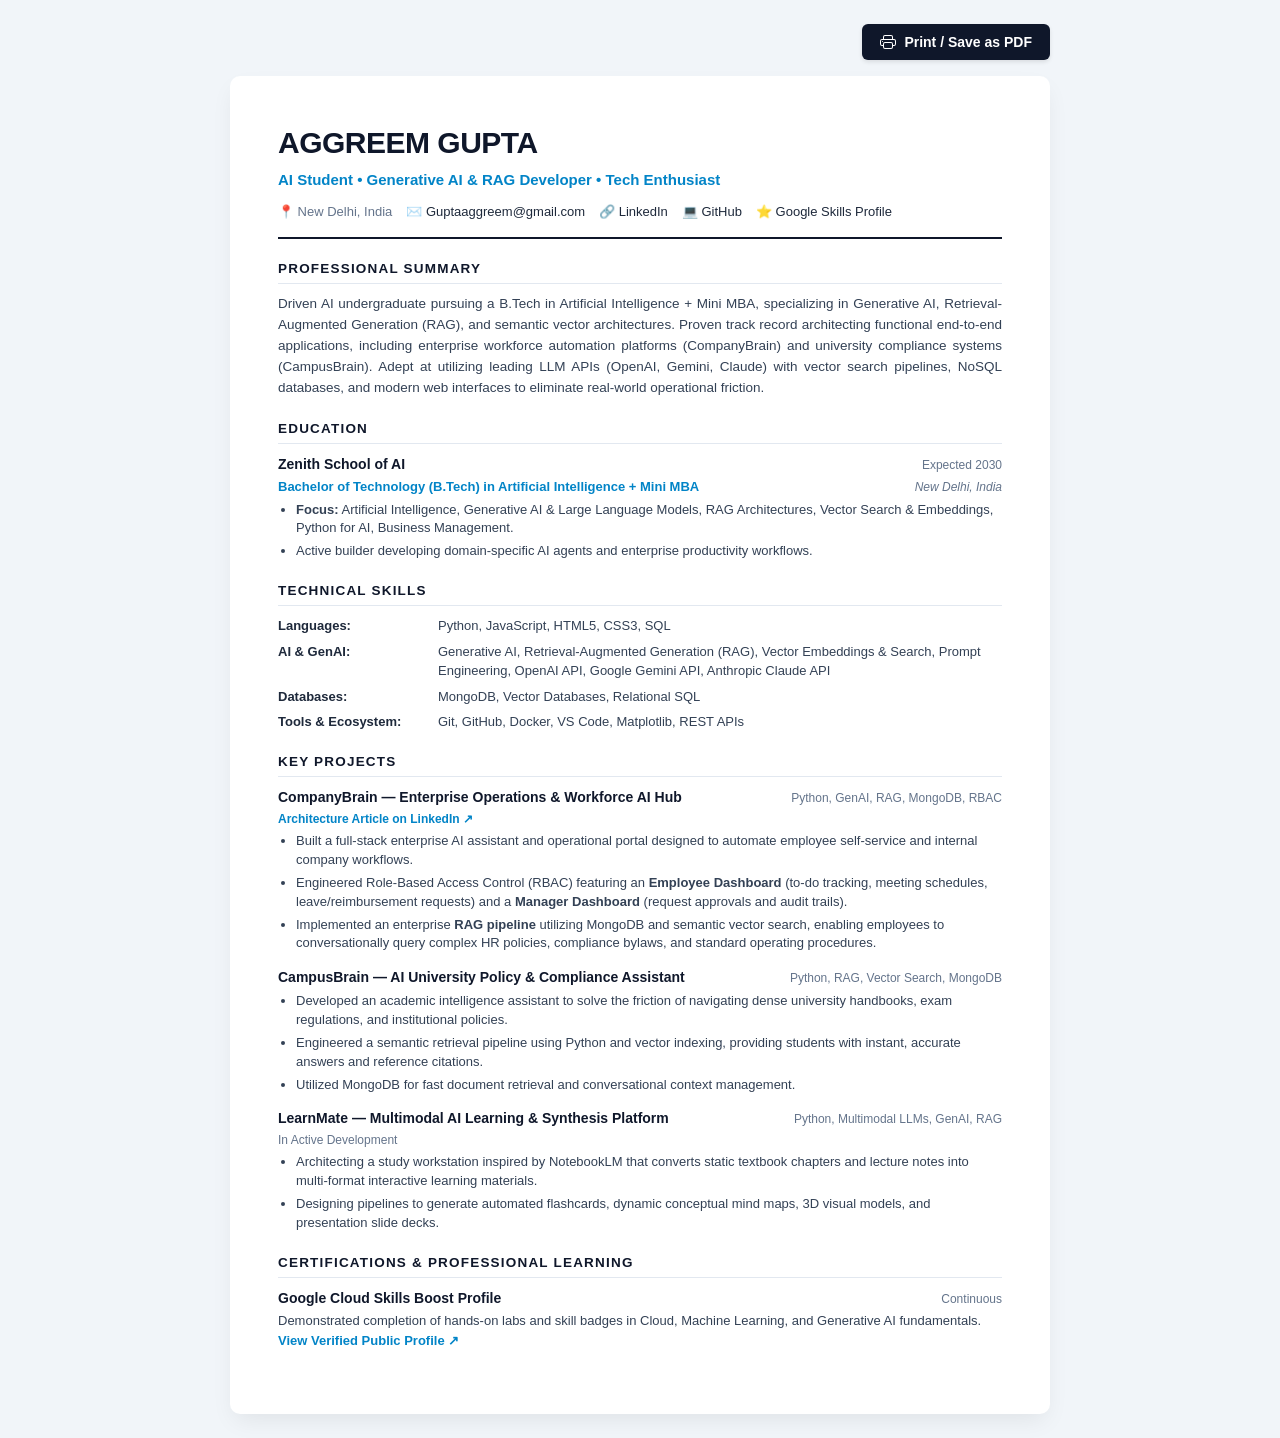
==== resume/index.html @ 25d6b2db "Initialize modern dark mode AI portfolio website" ====
<!DOCTYPE html>
<html lang="en">
<head>
  <meta charset="UTF-8">
  <meta name="viewport" content="width=device-width, initial-scale=1.0">
  <title>Aggreem Gupta - Resume</title>
  <style>
    :root {
      --primary: #0f172a;
      --accent: #0284c7;
      --text: #1e293b;
      --text-muted: #64748b;
      --border: #e2e8f0;
      --bg: #ffffff;
    }

    * {
      box-sizing: border-box;
      margin: 0;
      padding: 0;
    }

    body {
      font-family: -apple-system, BlinkMacSystemFont, "Segoe UI", Roboto, Helvetica, Arial, sans-serif;
      color: var(--text);
      background-color: #f1f5f9;
      line-height: 1.5;
      padding: 24px;
    }

    .toolbar {
      max-width: 820px;
      margin: 0 auto 16px auto;
      display: flex;
      justify-content: flex-end;
      gap: 12px;
    }

    .btn {
      background: var(--primary);
      color: white;
      border: none;
      padding: 10px 18px;
      border-radius: 6px;
      font-size: 14px;
      font-weight: 600;
      cursor: pointer;
      display: inline-flex;
      align-items: center;
      gap: 8px;
      text-decoration: none;
      box-shadow: 0 2px 4px rgba(0,0,0,0.1);
      transition: background 0.2s;
    }

    .btn:hover {
      background: #1e293b;
    }

    .resume-card {
      max-width: 820px;
      margin: 0 auto;
      background: var(--bg);
      padding: 44px 48px;
      border-radius: 10px;
      box-shadow: 0 10px 25px -5px rgba(0, 0, 0, 0.08);
    }

    header {
      border-bottom: 2px solid var(--primary);
      padding-bottom: 16px;
      margin-bottom: 20px;
    }

    h1 {
      font-size: 30px;
      font-weight: 800;
      color: var(--primary);
      letter-spacing: -0.5px;
      margin-bottom: 4px;
      text-transform: uppercase;
    }

    .tagline {
      font-size: 15px;
      font-weight: 600;
      color: var(--accent);
      margin-bottom: 10px;
    }

    .contact-links {
      display: flex;
      flex-wrap: wrap;
      gap: 14px;
      font-size: 13px;
      color: var(--text-muted);
    }

    .contact-links a {
      color: var(--text);
      text-decoration: none;
      font-weight: 500;
    }

    .contact-links a:hover {
      color: var(--accent);
      text-decoration: underline;
    }

    section {
      margin-bottom: 20px;
    }

    h2 {
      font-size: 13.5px;
      font-weight: 700;
      color: var(--primary);
      text-transform: uppercase;
      letter-spacing: 1.2px;
      border-bottom: 1px solid var(--border);
      padding-bottom: 4px;
      margin-bottom: 10px;
    }

    .summary-text {
      font-size: 13.5px;
      line-height: 1.55;
      color: #334155;
      text-align: justify;
    }

    .item {
      margin-bottom: 14px;
    }

    .item:last-child {
      margin-bottom: 0;
    }

    .item-header {
      display: flex;
      justify-content: space-between;
      align-items: baseline;
      margin-bottom: 2px;
    }

    .item-title {
      font-size: 14px;
      font-weight: 700;
      color: #0f172a;
    }

    .item-subtitle {
      font-size: 13px;
      font-weight: 600;
      color: var(--accent);
    }

    .item-date {
      font-size: 12px;
      font-weight: 500;
      color: var(--text-muted);
    }

    .item-location {
      font-size: 12px;
      color: var(--text-muted);
      font-style: italic;
    }

    ul.bullets {
      list-style-type: disc;
      margin-left: 18px;
      margin-top: 4px;
    }

    ul.bullets li {
      font-size: 13px;
      color: #334155;
      margin-bottom: 4px;
      line-height: 1.45;
    }

    .skills-grid {
      display: grid;
      grid-template-columns: 160px 1fr;
      row-gap: 6px;
      font-size: 13px;
    }

    .skill-cat {
      font-weight: 700;
      color: #1e293b;
    }

    .skill-list {
      color: #334155;
    }

    @media print {
      body {
        background: transparent;
        padding: 0;
      }
      .toolbar {
        display: none;
      }
      .resume-card {
        box-shadow: none;
        padding: 0;
        max-width: 100%;
      }
      h1 { font-size: 26px; }
      h2 { font-size: 12px; margin-bottom: 6px; }
      ul.bullets li { font-size: 12px; }
      .summary-text { font-size: 12px; }
      .skills-grid { font-size: 12px; }
    }
  </style>
</head>
<body>

  <div class="toolbar">
    <button class="btn" onclick="window.print()">
      <svg width="16" height="16" fill="currentColor" viewBox="0 0 16 16">
        <path d="M2.5 8a.5.5 0 1 0 0-1 .5.5 0 0 0 0 1z"/>
        <path d="M5 1a2 2 0 0 0-2 2v2H2a2 2 0 0 0-2 2v3a2 2 0 0 0 2 2h1v1a2 2 0 0 0 2 2h6a2 2 0 0 0 2-2v-1h1a2 2 0 0 0 2-2V7a2 2 0 0 0-2-2h-1V3a2 2 0 0 0-2-2H5zM4 3a1 1 0 0 1 1-1h6a1 1 0 0 1 1 1v2H4V3zm1 5a2 2 0 0 0-2 2v1H2a1 1 0 0 1-1-1V7a1 1 0 0 1 1-1h12a1 1 0 0 1 1 1v3a1 1 0 0 1-1 1h-1v-1a2 2 0 0 0-2-2H5zm7 2v3a1 1 0 0 1-1 1H5a1 1 0 0 1-1-1v-3a1 1 0 0 1 1-1h6a1 1 0 0 1 1 1z"/>
      </svg>
      Print / Save as PDF
    </button>
  </div>

  <main class="resume-card">
    <header>
      <h1>Aggreem Gupta</h1>
      <div class="tagline">AI Student • Generative AI & RAG Developer • Tech Enthusiast</div>
      <div class="contact-links">
        <span>📍 New Delhi, India</span>
        <span>✉️ <a href="mailto:Guptaaggreem@gmail.com">Guptaaggreem@gmail.com</a></span>
        <span>🔗 <a href="https://www.linkedin.com/in/aggreem-gupta-147778404/" target="_blank">LinkedIn</a></span>
        <span>💻 <a href="https://github.com/guptaaggreem" target="_blank">GitHub</a></span>
        <span>⭐ <a href="https://www.skills.google/public_profiles/b1f01234-952a-47b0-90d5-8c911b5c9ff1" target="_blank">Google Skills Profile</a></span>
      </div>
    </header>

    <section>
      <h2>Professional Summary</h2>
      <p class="summary-text">
        Driven AI undergraduate pursuing a B.Tech in Artificial Intelligence + Mini MBA, specializing in Generative AI, Retrieval-Augmented Generation (RAG), and semantic vector architectures. Proven track record architecting functional end-to-end applications, including enterprise workforce automation platforms (CompanyBrain) and university compliance systems (CampusBrain). Adept at utilizing leading LLM APIs (OpenAI, Gemini, Claude) with vector search pipelines, NoSQL databases, and modern web interfaces to eliminate real-world operational friction.
      </p>
    </section>

    <section>
      <h2>Education</h2>
      <div class="item">
        <div class="item-header">
          <span class="item-title">Zenith School of AI</span>
          <span class="item-date">Expected 2030</span>
        </div>
        <div class="item-header">
          <span class="item-subtitle">Bachelor of Technology (B.Tech) in Artificial Intelligence + Mini MBA</span>
          <span class="item-location">New Delhi, India</span>
        </div>
        <ul class="bullets">
          <li><strong>Focus:</strong> Artificial Intelligence, Generative AI & Large Language Models, RAG Architectures, Vector Search & Embeddings, Python for AI, Business Management.</li>
          <li>Active builder developing domain-specific AI agents and enterprise productivity workflows.</li>
        </ul>
      </div>
    </section>

    <section>
      <h2>Technical Skills</h2>
      <div class="skills-grid">
        <div class="skill-cat">Languages:</div>
        <div class="skill-list">Python, JavaScript, HTML5, CSS3, SQL</div>

        <div class="skill-cat">AI & GenAI:</div>
        <div class="skill-list">Generative AI, Retrieval-Augmented Generation (RAG), Vector Embeddings & Search, Prompt Engineering, OpenAI API, Google Gemini API, Anthropic Claude API</div>

        <div class="skill-cat">Databases:</div>
        <div class="skill-list">MongoDB, Vector Databases, Relational SQL</div>

        <div class="skill-cat">Tools & Ecosystem:</div>
        <div class="skill-list">Git, GitHub, Docker, VS Code, Matplotlib, REST APIs</div>
      </div>
    </section>

    <section>
      <h2>Key Projects</h2>

      <div class="item">
        <div class="item-header">
          <span class="item-title">CompanyBrain — Enterprise Operations & Workforce AI Hub</span>
          <span class="item-date">Python, GenAI, RAG, MongoDB, RBAC</span>
        </div>
        <div style="font-size: 12px; margin-bottom: 3px;">
          <a href="https://www.linkedin.com/pulse/building-companybrain-from-simple-ai-assistant-ai-powered-gupta-ia3df/" target="_blank" style="color: var(--accent); text-decoration: none; font-weight: 600;">
            Architecture Article on LinkedIn ↗
          </a>
        </div>
        <ul class="bullets">
          <li>Built a full-stack enterprise AI assistant and operational portal designed to automate employee self-service and internal company workflows.</li>
          <li>Engineered Role-Based Access Control (RBAC) featuring an <strong>Employee Dashboard</strong> (to-do tracking, meeting schedules, leave/reimbursement requests) and a <strong>Manager Dashboard</strong> (request approvals and audit trails).</li>
          <li>Implemented an enterprise <strong>RAG pipeline</strong> utilizing MongoDB and semantic vector search, enabling employees to conversationally query complex HR policies, compliance bylaws, and standard operating procedures.</li>
        </ul>
      </div>

      <div class="item">
        <div class="item-header">
          <span class="item-title">CampusBrain — AI University Policy & Compliance Assistant</span>
          <span class="item-date">Python, RAG, Vector Search, MongoDB</span>
        </div>
        <ul class="bullets">
          <li>Developed an academic intelligence assistant to solve the friction of navigating dense university handbooks, exam regulations, and institutional policies.</li>
          <li>Engineered a semantic retrieval pipeline using Python and vector indexing, providing students with instant, accurate answers and reference citations.</li>
          <li>Utilized MongoDB for fast document retrieval and conversational context management.</li>
        </ul>
      </div>

      <div class="item">
        <div class="item-header">
          <span class="item-title">LearnMate — Multimodal AI Learning & Synthesis Platform</span>
          <span class="item-date">Python, Multimodal LLMs, GenAI, RAG</span>
        </div>
        <div class="item-subtitle" style="font-size: 12px; font-weight: 500; color: var(--text-muted); margin-bottom: 2px;">In Active Development</div>
        <ul class="bullets">
          <li>Architecting a study workstation inspired by NotebookLM that converts static textbook chapters and lecture notes into multi-format interactive learning materials.</li>
          <li>Designing pipelines to generate automated flashcards, dynamic conceptual mind maps, 3D visual models, and presentation slide decks.</li>
        </ul>
      </div>
    </section>

    <section>
      <h2>Certifications & Professional Learning</h2>
      <div class="item">
        <div class="item-header">
          <span class="item-title">Google Cloud Skills Boost Profile</span>
          <span class="item-date">Continuous</span>
        </div>
        <p style="font-size: 13px; color: #334155;">
          Demonstrated completion of hands-on labs and skill badges in Cloud, Machine Learning, and Generative AI fundamentals. 
          <a href="https://www.skills.google/public_profiles/b1f01234-952a-47b0-90d5-8c911b5c9ff1" target="_blank" style="color: var(--accent); font-weight: 600; text-decoration: none;">View Verified Public Profile ↗</a>
        </p>
      </div>
    </section>
  </main>

</body>
</html>
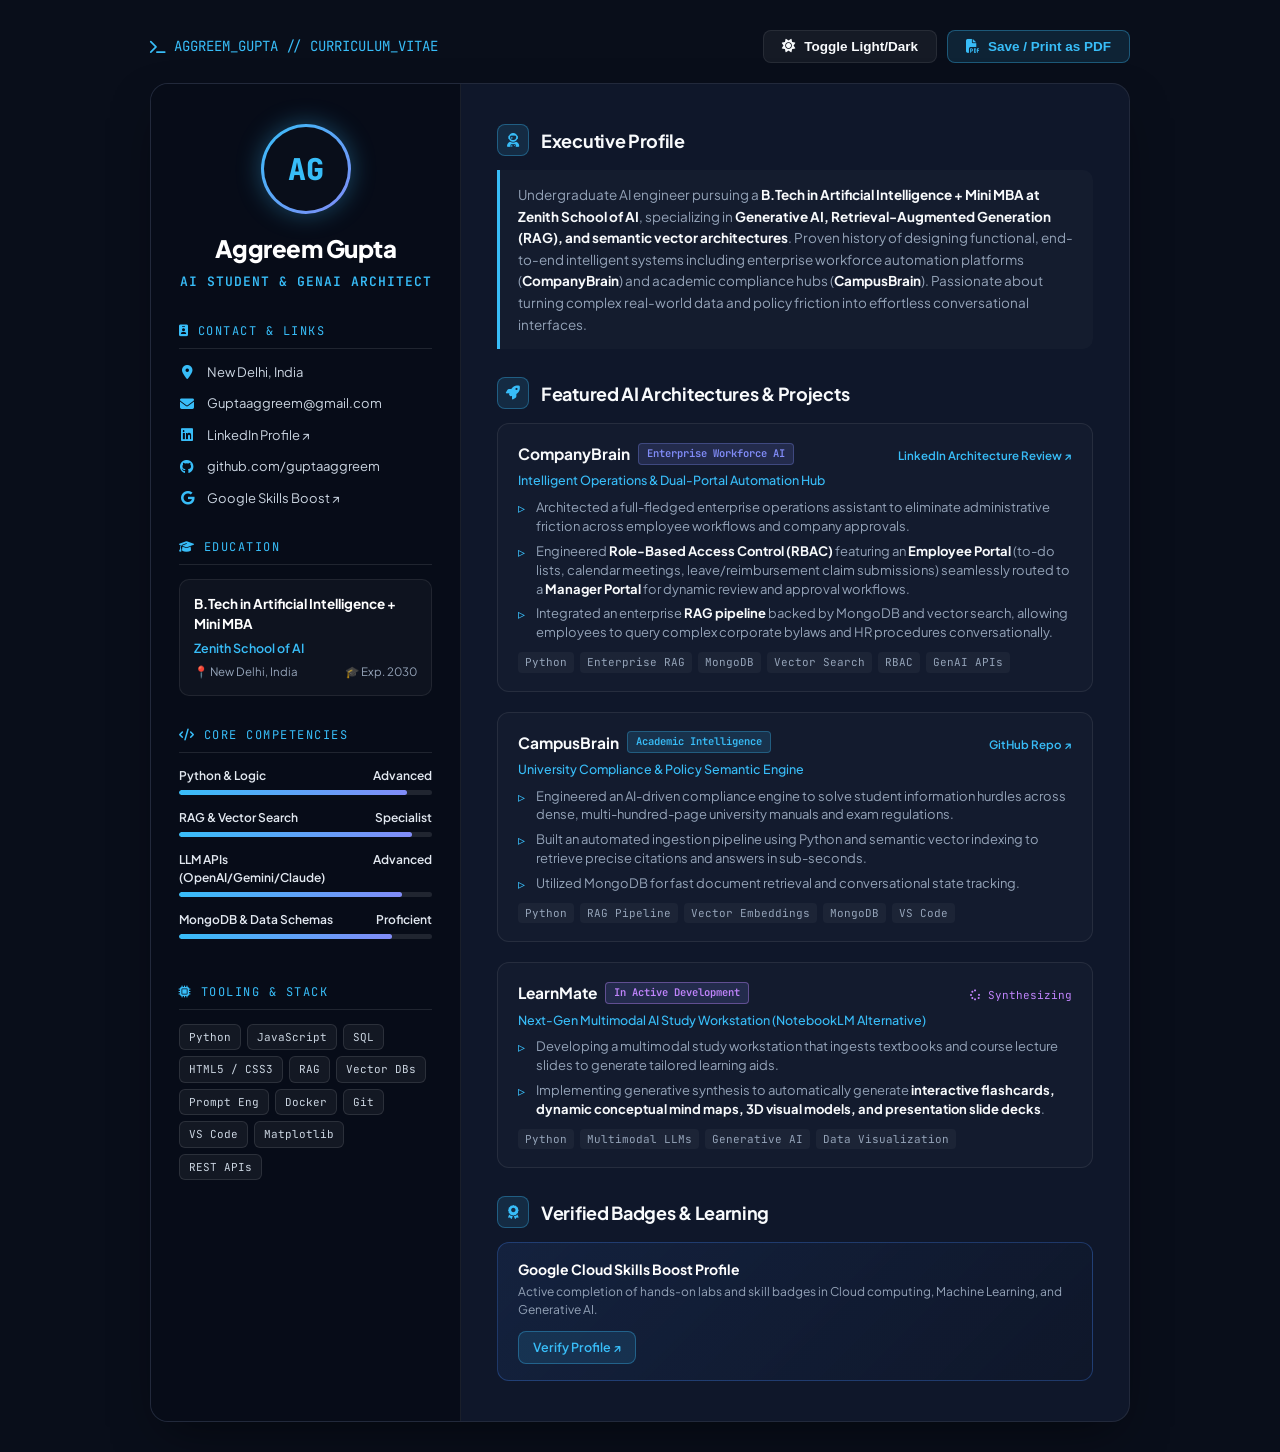
==== commit e82f4d67: "Upgrade resume to creative two-column layout with dark mode toggle and assets" ====
--- a/resume/index.html
+++ b/resume/index.html
@@ -3,15 +3,45 @@
 <head>
   <meta charset="UTF-8">
   <meta name="viewport" content="width=device-width, initial-scale=1.0">
-  <title>Aggreem Gupta - Resume</title>
+  <title>Aggreem Gupta — Creative AI Resume</title>
+  
+  <!-- Fonts -->
+  <link rel="preconnect" href="https://fonts.googleapis.com">
+  <link rel="preconnect" href="https://fonts.gstatic.com" crossorigin>
+  <link href="https://fonts.googleapis.com/css2?family=Plus+Jakarta+Sans:wght@300;400;500;600;700;800&family=JetBrains+Mono:wght@400;500;600&display=swap" rel="stylesheet">
+  
+  <!-- FontAwesome -->
+  <link rel="stylesheet" href="https://cdnjs.cloudflare.com/ajax/libs/font-awesome/6.4.0/css/all.min.css">
+
   <style>
     :root {
-      --primary: #0f172a;
-      --accent: #0284c7;
-      --text: #1e293b;
-      --text-muted: #64748b;
+      --bg-canvas: #090e1a;
+      --card-bg: #0f172a;
+      --sidebar-bg: #070c18;
+      --text-main: #f8fafc;
+      --text-muted: #94a3b8;
+      --text-dim: #64748b;
+      
+      --accent-cyan: #38bdf8;
+      --accent-purple: #818cf8;
+      --accent-emerald: #10b981;
+      --border: rgba(255, 255, 255, 0.08);
+      --border-accent: rgba(56, 189, 248, 0.35);
+      
+      --font-sans: 'Plus Jakarta Sans', -apple-system, sans-serif;
+      --font-mono: 'JetBrains Mono', monospace;
+    }
+
+    /* Light/Executive Theme (Can be toggled or used for crisp printing) */
+    body.light-theme {
+      --bg-canvas: #e2e8f0;
+      --card-bg: #ffffff;
+      --sidebar-bg: #0f172a;
+      --text-main: #0f172a;
+      --text-muted: #475569;
+      --text-dim: #64748b;
       --border: #e2e8f0;
-      --bg: #ffffff;
+      --border-accent: rgba(2, 132, 199, 0.4);
     }
 
     * {
@@ -21,329 +51,796 @@
     }
 
     body {
-      font-family: -apple-system, BlinkMacSystemFont, "Segoe UI", Roboto, Helvetica, Arial, sans-serif;
-      color: var(--text);
-      background-color: #f1f5f9;
+      background-color: var(--bg-canvas);
+      color: var(--text-main);
+      font-family: var(--font-sans);
       line-height: 1.5;
-      padding: 24px;
-    }
-
+      padding: 30px 16px;
+      transition: background 0.3s ease;
+    }
+
+    /* Top Control Toolbar */
     .toolbar {
-      max-width: 820px;
-      margin: 0 auto 16px auto;
-      display: flex;
-      justify-content: flex-end;
+      max-width: 980px;
+      margin: 0 auto 20px auto;
+      display: flex;
+      justify-content: space-between;
+      align-items: center;
+      flex-wrap: wrap;
       gap: 12px;
     }
 
+    .toolbar-title {
+      font-size: 14px;
+      font-family: var(--font-mono);
+      color: var(--accent-cyan);
+      display: flex;
+      align-items: center;
+      gap: 8px;
+    }
+
+    .toolbar-actions {
+      display: flex;
+      gap: 10px;
+    }
+
     .btn {
-      background: var(--primary);
-      color: white;
-      border: none;
-      padding: 10px 18px;
-      border-radius: 6px;
-      font-size: 14px;
+      background: rgba(56, 189, 248, 0.12);
+      color: var(--accent-cyan);
+      border: 1px solid var(--border-accent);
+      padding: 8px 18px;
+      border-radius: 8px;
+      font-size: 13.5px;
       font-weight: 600;
       cursor: pointer;
       display: inline-flex;
       align-items: center;
       gap: 8px;
       text-decoration: none;
-      box-shadow: 0 2px 4px rgba(0,0,0,0.1);
-      transition: background 0.2s;
+      transition: all 0.2s ease;
     }
 
     .btn:hover {
-      background: #1e293b;
-    }
-
-    .resume-card {
-      max-width: 820px;
+      background: var(--accent-cyan);
+      color: #0f172a;
+      transform: translateY(-2px);
+      box-shadow: 0 4px 15px rgba(56, 189, 248, 0.3);
+    }
+
+    .btn-secondary {
+      background: rgba(255, 255, 255, 0.05);
+      color: var(--text-main);
+      border-color: var(--border);
+    }
+
+    .btn-secondary:hover {
+      background: rgba(255, 255, 255, 0.15);
+      color: #fff;
+    }
+
+    /* Main Resume Sheet */
+    .resume-container {
+      max-width: 980px;
       margin: 0 auto;
-      background: var(--bg);
-      padding: 44px 48px;
-      border-radius: 10px;
-      box-shadow: 0 10px 25px -5px rgba(0, 0, 0, 0.08);
-    }
-
-    header {
-      border-bottom: 2px solid var(--primary);
-      padding-bottom: 16px;
-      margin-bottom: 20px;
-    }
-
-    h1 {
+      background: var(--card-bg);
+      border-radius: 18px;
+      box-shadow: 0 20px 50px -15px rgba(0, 0, 0, 0.5);
+      border: 1px solid var(--border);
+      display: grid;
+      grid-template-columns: 310px 1fr;
+      overflow: hidden;
+      position: relative;
+    }
+
+    /* Left Sidebar */
+    .sidebar {
+      background: var(--sidebar-bg);
+      padding: 40px 28px;
+      border-right: 1px solid var(--border);
+      display: flex;
+      flex-direction: column;
+      gap: 30px;
+      color: #f8fafc;
+    }
+
+    .profile-block {
+      text-align: center;
+    }
+
+    .avatar-ring {
+      width: 90px;
+      height: 90px;
+      margin: 0 auto 16px auto;
+      border-radius: 50%;
+      background: linear-gradient(135deg, #38bdf8 0%, #818cf8 100%);
+      padding: 3px;
+      display: flex;
+      align-items: center;
+      justify-content: center;
+      box-shadow: 0 0 25px rgba(56, 189, 248, 0.35);
+    }
+
+    .avatar-inner {
+      width: 100%;
+      height: 100%;
+      background: #090e1a;
+      border-radius: 50%;
+      display: flex;
+      align-items: center;
+      justify-content: center;
       font-size: 30px;
       font-weight: 800;
-      color: var(--primary);
+      color: #38bdf8;
+      font-family: var(--font-mono);
+    }
+
+    .candidate-name {
+      font-size: 24px;
+      font-weight: 800;
       letter-spacing: -0.5px;
+      margin-bottom: 6px;
+      color: #ffffff;
+    }
+
+    .candidate-role {
+      font-size: 13px;
+      font-weight: 600;
+      color: var(--accent-cyan);
+      text-transform: uppercase;
+      letter-spacing: 1px;
+      font-family: var(--font-mono);
+    }
+
+    .sidebar-section-title {
+      font-size: 12px;
+      font-family: var(--font-mono);
+      text-transform: uppercase;
+      letter-spacing: 1.5px;
+      color: var(--accent-cyan);
+      border-bottom: 1px solid rgba(255, 255, 255, 0.1);
+      padding-bottom: 8px;
+      margin-bottom: 14px;
+      display: flex;
+      align-items: center;
+      gap: 8px;
+    }
+
+    .contact-list {
+      list-style: none;
+      display: flex;
+      flex-direction: column;
+      gap: 12px;
+    }
+
+    .contact-item {
+      display: flex;
+      align-items: center;
+      gap: 12px;
+      font-size: 13px;
+      color: #cbd5e1;
+    }
+
+    .contact-item i {
+      color: var(--accent-cyan);
+      width: 16px;
+      text-align: center;
+      font-size: 14px;
+    }
+
+    .contact-item a {
+      color: #cbd5e1;
+      text-decoration: none;
+      transition: color 0.2s;
+    }
+
+    .contact-item a:hover {
+      color: var(--accent-cyan);
+    }
+
+    /* Education in Sidebar */
+    .edu-card {
+      background: rgba(255, 255, 255, 0.03);
+      border: 1px solid rgba(255, 255, 255, 0.08);
+      padding: 14px;
+      border-radius: 10px;
+    }
+
+    .edu-degree {
+      font-size: 13.5px;
+      font-weight: 700;
+      color: #ffffff;
       margin-bottom: 4px;
-      text-transform: uppercase;
-    }
-
-    .tagline {
-      font-size: 15px;
+    }
+
+    .edu-school {
+      font-size: 12.5px;
+      color: var(--accent-cyan);
       font-weight: 600;
-      color: var(--accent);
-      margin-bottom: 10px;
-    }
-
-    .contact-links {
+      margin-bottom: 6px;
+    }
+
+    .edu-meta {
+      font-size: 11.5px;
+      color: #94a3b8;
+      display: flex;
+      justify-content: space-between;
+    }
+
+    /* Skills Progress & Badges */
+    .skill-group {
+      margin-bottom: 14px;
+    }
+
+    .skill-name {
+      display: flex;
+      justify-content: space-between;
+      font-size: 12px;
+      font-weight: 600;
+      margin-bottom: 5px;
+      color: #e2e8f0;
+    }
+
+    .skill-bar {
+      height: 5px;
+      background: rgba(255, 255, 255, 0.1);
+      border-radius: 4px;
+      overflow: hidden;
+    }
+
+    .skill-fill {
+      height: 100%;
+      border-radius: 4px;
+      background: linear-gradient(90deg, #38bdf8, #818cf8);
+    }
+
+    .tags-container {
       display: flex;
       flex-wrap: wrap;
-      gap: 14px;
+      gap: 6px;
+    }
+
+    .tech-tag {
+      background: rgba(255, 255, 255, 0.05);
+      border: 1px solid rgba(255, 255, 255, 0.1);
+      padding: 4px 9px;
+      border-radius: 6px;
+      font-size: 11px;
+      color: #cbd5e1;
+      font-family: var(--font-mono);
+    }
+
+    /* Right Main Panel */
+    .main-content {
+      padding: 40px 36px;
+      display: flex;
+      flex-direction: column;
+      gap: 28px;
+    }
+
+    .section-head {
+      display: flex;
+      align-items: center;
+      gap: 12px;
+      margin-bottom: 14px;
+    }
+
+    .section-icon {
+      width: 32px;
+      height: 32px;
+      background: rgba(56, 189, 248, 0.12);
+      border: 1px solid var(--border-accent);
+      border-radius: 8px;
+      display: flex;
+      align-items: center;
+      justify-content: center;
+      color: var(--accent-cyan);
+      font-size: 14px;
+    }
+
+    .section-title {
+      font-size: 18px;
+      font-weight: 700;
+      color: var(--text-main);
+      letter-spacing: -0.3px;
+    }
+
+    .summary-box {
+      background: rgba(255, 255, 255, 0.02);
+      border-left: 3px solid var(--accent-cyan);
+      padding: 14px 18px;
+      border-radius: 0 10px 10px 0;
+      font-size: 13.5px;
+      color: var(--text-muted);
+      line-height: 1.6;
+    }
+
+    .summary-box strong {
+      color: var(--text-main);
+    }
+
+    /* Creative Project Cards */
+    .project-timeline {
+      display: flex;
+      flex-direction: column;
+      gap: 20px;
+    }
+
+    .project-item {
+      background: rgba(255, 255, 255, 0.02);
+      border: 1px solid var(--border);
+      border-radius: 12px;
+      padding: 18px 20px;
+      transition: all 0.2s ease;
+      position: relative;
+    }
+
+    .project-item:hover {
+      border-color: var(--border-accent);
+      background: rgba(255, 255, 255, 0.04);
+      transform: translateY(-2px);
+    }
+
+    .project-header {
+      display: flex;
+      justify-content: space-between;
+      align-items: baseline;
+      flex-wrap: wrap;
+      gap: 8px;
+      margin-bottom: 6px;
+    }
+
+    .p-title {
+      font-size: 15.5px;
+      font-weight: 700;
+      color: var(--text-main);
+      display: flex;
+      align-items: center;
+      gap: 8px;
+    }
+
+    .p-badge {
+      font-size: 10.5px;
+      padding: 2px 8px;
+      border-radius: 4px;
+      background: rgba(129, 140, 248, 0.15);
+      color: var(--accent-purple);
+      border: 1px solid rgba(129, 140, 248, 0.3);
+      font-family: var(--font-mono);
+      font-weight: 600;
+    }
+
+    .p-badge-cyan {
+      background: rgba(56, 189, 248, 0.15);
+      color: var(--accent-cyan);
+      border: 1px solid rgba(56, 189, 248, 0.3);
+    }
+
+    .p-link {
+      font-size: 11.5px;
+      color: var(--accent-cyan);
+      text-decoration: none;
+      font-weight: 600;
+      display: inline-flex;
+      align-items: center;
+      gap: 4px;
+    }
+
+    .p-link:hover {
+      text-decoration: underline;
+    }
+
+    .p-desc {
+      font-size: 12.5px;
+      color: var(--accent-cyan);
+      font-weight: 500;
+      margin-bottom: 8px;
+    }
+
+    ul.p-points {
+      list-style-type: none;
+      display: flex;
+      flex-direction: column;
+      gap: 6px;
+    }
+
+    ul.p-points li {
       font-size: 13px;
       color: var(--text-muted);
-    }
-
-    .contact-links a {
-      color: var(--text);
-      text-decoration: none;
-      font-weight: 500;
-    }
-
-    .contact-links a:hover {
-      color: var(--accent);
-      text-decoration: underline;
-    }
-
-    section {
-      margin-bottom: 20px;
-    }
-
-    h2 {
-      font-size: 13.5px;
-      font-weight: 700;
-      color: var(--primary);
-      text-transform: uppercase;
-      letter-spacing: 1.2px;
-      border-bottom: 1px solid var(--border);
-      padding-bottom: 4px;
-      margin-bottom: 10px;
-    }
-
-    .summary-text {
-      font-size: 13.5px;
-      line-height: 1.55;
-      color: #334155;
-      text-align: justify;
-    }
-
-    .item {
-      margin-bottom: 14px;
-    }
-
-    .item:last-child {
-      margin-bottom: 0;
-    }
-
-    .item-header {
+      position: relative;
+      padding-left: 18px;
+      line-height: 1.45;
+    }
+
+    ul.p-points li::before {
+      content: "▹";
+      position: absolute;
+      left: 0;
+      color: var(--accent-cyan);
+      font-size: 14px;
+      top: -1px;
+    }
+
+    ul.p-points li strong {
+      color: var(--text-main);
+    }
+
+    .p-tech-row {
+      margin-top: 10px;
+      display: flex;
+      flex-wrap: wrap;
+      gap: 6px;
+    }
+
+    .p-tech-pill {
+      font-family: var(--font-mono);
+      font-size: 11px;
+      padding: 2px 7px;
+      border-radius: 4px;
+      background: rgba(255, 255, 255, 0.04);
+      color: #94a3b8;
+    }
+
+    /* Certification Card */
+    .cert-card {
+      background: linear-gradient(135deg, rgba(66, 133, 244, 0.1) 0%, rgba(15, 23, 42, 0.4) 100%);
+      border: 1px solid rgba(66, 133, 244, 0.3);
+      padding: 16px 20px;
+      border-radius: 12px;
       display: flex;
       justify-content: space-between;
-      align-items: baseline;
-      margin-bottom: 2px;
-    }
-
-    .item-title {
+      align-items: center;
+      flex-wrap: wrap;
+      gap: 12px;
+    }
+
+    .cert-title {
       font-size: 14px;
       font-weight: 700;
-      color: #0f172a;
-    }
-
-    .item-subtitle {
-      font-size: 13px;
-      font-weight: 600;
-      color: var(--accent);
-    }
-
-    .item-date {
+      color: #ffffff;
+      margin-bottom: 3px;
+    }
+
+    .cert-desc {
       font-size: 12px;
-      font-weight: 500;
-      color: var(--text-muted);
-    }
-
-    .item-location {
-      font-size: 12px;
-      color: var(--text-muted);
-      font-style: italic;
-    }
-
-    ul.bullets {
-      list-style-type: disc;
-      margin-left: 18px;
-      margin-top: 4px;
-    }
-
-    ul.bullets li {
-      font-size: 13px;
-      color: #334155;
-      margin-bottom: 4px;
-      line-height: 1.45;
-    }
-
-    .skills-grid {
-      display: grid;
-      grid-template-columns: 160px 1fr;
-      row-gap: 6px;
-      font-size: 13px;
-    }
-
-    .skill-cat {
-      font-weight: 700;
-      color: #1e293b;
-    }
-
-    .skill-list {
-      color: #334155;
-    }
-
+      color: #94a3b8;
+    }
+
+    /* Responsive */
+    @media (max-width: 820px) {
+      .resume-container {
+        grid-template-columns: 1fr;
+      }
+      .sidebar {
+        border-right: none;
+        border-bottom: 1px solid var(--border);
+      }
+    }
+
+    /* Print Optimization */
     @media print {
       body {
-        background: transparent;
-        padding: 0;
+        background: #ffffff !important;
+        color: #0f172a !important;
+        padding: 0 !important;
       }
       .toolbar {
-        display: none;
-      }
-      .resume-card {
-        box-shadow: none;
-        padding: 0;
-        max-width: 100%;
-      }
-      h1 { font-size: 26px; }
-      h2 { font-size: 12px; margin-bottom: 6px; }
-      ul.bullets li { font-size: 12px; }
-      .summary-text { font-size: 12px; }
-      .skills-grid { font-size: 12px; }
+        display: none !important;
+      }
+      .resume-container {
+        box-shadow: none !important;
+        border: none !important;
+        max-width: 100% !important;
+        grid-template-columns: 270px 1fr !important;
+        background: #ffffff !important;
+      }
+      .sidebar {
+        background: #0f172a !important;
+        color: #ffffff !important;
+        padding: 24px 18px !important;
+        -webkit-print-color-adjust: exact !important;
+        print-color-adjust: exact !important;
+      }
+      .main-content {
+        padding: 24px 22px !important;
+      }
+      .project-item {
+        break-inside: avoid;
+        border-color: #cbd5e1 !important;
+        background: #ffffff !important;
+      }
+      .summary-box {
+        background: #f8fafc !important;
+        color: #334155 !important;
+      }
+      .p-title, .section-title, .candidate-name {
+        color: #0f172a !important;
+      }
+      ul.p-points li {
+        color: #334155 !important;
+      }
+      ul.p-points li strong {
+        color: #0f172a !important;
+      }
     }
   </style>
 </head>
 <body>
 
+  <!-- Top Action Toolbar -->
   <div class="toolbar">
-    <button class="btn" onclick="window.print()">
-      <svg width="16" height="16" fill="currentColor" viewBox="0 0 16 16">
-        <path d="M2.5 8a.5.5 0 1 0 0-1 .5.5 0 0 0 0 1z"/>
-        <path d="M5 1a2 2 0 0 0-2 2v2H2a2 2 0 0 0-2 2v3a2 2 0 0 0 2 2h1v1a2 2 0 0 0 2 2h6a2 2 0 0 0 2-2v-1h1a2 2 0 0 0 2-2V7a2 2 0 0 0-2-2h-1V3a2 2 0 0 0-2-2H5zM4 3a1 1 0 0 1 1-1h6a1 1 0 0 1 1 1v2H4V3zm1 5a2 2 0 0 0-2 2v1H2a1 1 0 0 1-1-1V7a1 1 0 0 1 1-1h12a1 1 0 0 1 1 1v3a1 1 0 0 1-1 1h-1v-1a2 2 0 0 0-2-2H5zm7 2v3a1 1 0 0 1-1 1H5a1 1 0 0 1-1-1v-3a1 1 0 0 1 1-1h6a1 1 0 0 1 1 1z"/>
-      </svg>
-      Print / Save as PDF
-    </button>
+    <div class="toolbar-title">
+      <i class="fas fa-terminal"></i>
+      <span>AGGREEM_GUPTA // CURRICULUM_VITAE</span>
+    </div>
+
+    <div class="toolbar-actions">
+      <button class="btn btn-secondary" onclick="toggleTheme()" id="themeBtn">
+        <i class="fas fa-sun"></i> Toggle Light/Dark
+      </button>
+      <button class="btn" onclick="window.print()">
+        <i class="fas fa-file-pdf"></i> Save / Print as PDF
+      </button>
+    </div>
   </div>
 
-  <main class="resume-card">
-    <header>
-      <h1>Aggreem Gupta</h1>
-      <div class="tagline">AI Student • Generative AI & RAG Developer • Tech Enthusiast</div>
-      <div class="contact-links">
-        <span>📍 New Delhi, India</span>
-        <span>✉️ <a href="mailto:Guptaaggreem@gmail.com">Guptaaggreem@gmail.com</a></span>
-        <span>🔗 <a href="https://www.linkedin.com/in/aggreem-gupta-147778404/" target="_blank">LinkedIn</a></span>
-        <span>💻 <a href="https://github.com/guptaaggreem" target="_blank">GitHub</a></span>
-        <span>⭐ <a href="https://www.skills.google/public_profiles/b1f01234-952a-47b0-90d5-8c911b5c9ff1" target="_blank">Google Skills Profile</a></span>
+  <!-- Creative Main Resume Card -->
+  <main class="resume-container">
+    
+    <!-- Left Column: Identity, Contacts & Skills -->
+    <aside class="sidebar">
+      
+      <!-- Profile Header -->
+      <div class="profile-block">
+        <div class="avatar-ring">
+          <div class="avatar-inner">AG</div>
+        </div>
+        <h1 class="candidate-name">Aggreem Gupta</h1>
+        <div class="candidate-role">AI Student &amp; GenAI Architect</div>
       </div>
-    </header>
-
-    <section>
-      <h2>Professional Summary</h2>
-      <p class="summary-text">
-        Driven AI undergraduate pursuing a B.Tech in Artificial Intelligence + Mini MBA, specializing in Generative AI, Retrieval-Augmented Generation (RAG), and semantic vector architectures. Proven track record architecting functional end-to-end applications, including enterprise workforce automation platforms (CompanyBrain) and university compliance systems (CampusBrain). Adept at utilizing leading LLM APIs (OpenAI, Gemini, Claude) with vector search pipelines, NoSQL databases, and modern web interfaces to eliminate real-world operational friction.
-      </p>
-    </section>
-
-    <section>
-      <h2>Education</h2>
-      <div class="item">
-        <div class="item-header">
-          <span class="item-title">Zenith School of AI</span>
-          <span class="item-date">Expected 2030</span>
-        </div>
-        <div class="item-header">
-          <span class="item-subtitle">Bachelor of Technology (B.Tech) in Artificial Intelligence + Mini MBA</span>
-          <span class="item-location">New Delhi, India</span>
-        </div>
-        <ul class="bullets">
-          <li><strong>Focus:</strong> Artificial Intelligence, Generative AI & Large Language Models, RAG Architectures, Vector Search & Embeddings, Python for AI, Business Management.</li>
-          <li>Active builder developing domain-specific AI agents and enterprise productivity workflows.</li>
+
+      <!-- Contact Info -->
+      <div>
+        <div class="sidebar-section-title">
+          <i class="fas fa-id-badge"></i> Contact &amp; Links
+        </div>
+        <ul class="contact-list">
+          <li class="contact-item">
+            <i class="fas fa-map-marker-alt"></i>
+            <span>New Delhi, India</span>
+          </li>
+          <li class="contact-item">
+            <i class="fas fa-envelope"></i>
+            <a href="mailto:Guptaaggreem@gmail.com">Guptaaggreem@gmail.com</a>
+          </li>
+          <li class="contact-item">
+            <i class="fab fa-linkedin"></i>
+            <a href="https://www.linkedin.com/in/aggreem-gupta-147778404/" target="_blank">LinkedIn Profile ↗</a>
+          </li>
+          <li class="contact-item">
+            <i class="fab fa-github"></i>
+            <a href="https://github.com/guptaaggreem" target="_blank">github.com/guptaaggreem</a>
+          </li>
+          <li class="contact-item">
+            <i class="fab fa-google"></i>
+            <a href="https://www.skills.google/public_profiles/b1f01234-952a-47b0-90d5-8c911b5c9ff1" target="_blank">Google Skills Boost ↗</a>
+          </li>
         </ul>
       </div>
+
+      <!-- Education Spotlight -->
+      <div>
+        <div class="sidebar-section-title">
+          <i class="fas fa-graduation-cap"></i> Education
+        </div>
+        <div class="edu-card">
+          <div class="edu-degree">B.Tech in Artificial Intelligence + Mini MBA</div>
+          <div class="edu-school">Zenith School of AI</div>
+          <div class="edu-meta">
+            <span>📍 New Delhi, India</span>
+            <span>🎓 Exp. 2030</span>
+          </div>
+        </div>
+      </div>
+
+      <!-- Technical Skills with Visual Bars -->
+      <div>
+        <div class="sidebar-section-title">
+          <i class="fas fa-code"></i> Core Competencies
+        </div>
+        
+        <div class="skill-group">
+          <div class="skill-name">
+            <span>Python &amp; Logic</span>
+            <span>Advanced</span>
+          </div>
+          <div class="skill-bar"><div class="skill-fill" style="width: 90%;"></div></div>
+        </div>
+
+        <div class="skill-group">
+          <div class="skill-name">
+            <span>RAG &amp; Vector Search</span>
+            <span>Specialist</span>
+          </div>
+          <div class="skill-bar"><div class="skill-fill" style="width: 92%;"></div></div>
+        </div>
+
+        <div class="skill-group">
+          <div class="skill-name">
+            <span>LLM APIs (OpenAI/Gemini/Claude)</span>
+            <span>Advanced</span>
+          </div>
+          <div class="skill-bar"><div class="skill-fill" style="width: 88%;"></div></div>
+        </div>
+
+        <div class="skill-group">
+          <div class="skill-name">
+            <span>MongoDB &amp; Data Schemas</span>
+            <span>Proficient</span>
+          </div>
+          <div class="skill-bar"><div class="skill-fill" style="width: 84%;"></div></div>
+        </div>
+      </div>
+
+      <!-- Tech Stack Badges -->
+      <div>
+        <div class="sidebar-section-title">
+          <i class="fas fa-microchip"></i> Tooling &amp; Stack
+        </div>
+        <div class="tags-container">
+          <span class="tech-tag">Python</span>
+          <span class="tech-tag">JavaScript</span>
+          <span class="tech-tag">SQL</span>
+          <span class="tech-tag">HTML5 / CSS3</span>
+          <span class="tech-tag">RAG</span>
+          <span class="tech-tag">Vector DBs</span>
+          <span class="tech-tag">Prompt Eng</span>
+          <span class="tech-tag">Docker</span>
+          <span class="tech-tag">Git</span>
+          <span class="tech-tag">VS Code</span>
+          <span class="tech-tag">Matplotlib</span>
+          <span class="tech-tag">REST APIs</span>
+        </div>
+      </div>
+
+    </aside>
+
+    <!-- Right Column: Summary, Projects, Credentials -->
+    <section class="main-content">
+      
+      <!-- Executive Summary -->
+      <div>
+        <div class="section-head">
+          <div class="section-icon"><i class="fas fa-user-astronaut"></i></div>
+          <h2 class="section-title">Executive Profile</h2>
+        </div>
+        <div class="summary-box">
+          Undergraduate AI engineer pursuing a <strong>B.Tech in Artificial Intelligence + Mini MBA at Zenith School of AI</strong>, specializing in <strong>Generative AI, Retrieval-Augmented Generation (RAG), and semantic vector architectures</strong>. Proven history of designing functional, end-to-end intelligent systems including enterprise workforce automation platforms (<strong>CompanyBrain</strong>) and academic compliance hubs (<strong>CampusBrain</strong>). Passionate about turning complex real-world data and policy friction into effortless conversational interfaces.
+        </div>
+      </div>
+
+      <!-- Featured Projects -->
+      <div>
+        <div class="section-head">
+          <div class="section-icon"><i class="fas fa-rocket"></i></div>
+          <h2 class="section-title">Featured AI Architectures &amp; Projects</h2>
+        </div>
+
+        <div class="project-timeline">
+
+          <!-- Project 1: CompanyBrain -->
+          <div class="project-item">
+            <div class="project-header">
+              <div class="p-title">
+                <span>CompanyBrain</span>
+                <span class="p-badge">Enterprise Workforce AI</span>
+              </div>
+              <a href="https://www.linkedin.com/pulse/building-companybrain-from-simple-ai-assistant-ai-powered-gupta-ia3df/" target="_blank" class="p-link">
+                LinkedIn Architecture Review ↗
+              </a>
+            </div>
+            <div class="p-desc">Intelligent Operations &amp; Dual-Portal Automation Hub</div>
+            <ul class="p-points">
+              <li>Architected a full-fledged enterprise operations assistant to eliminate administrative friction across employee workflows and company approvals.</li>
+              <li>Engineered <strong>Role-Based Access Control (RBAC)</strong> featuring an <strong>Employee Portal</strong> (to-do lists, calendar meetings, leave/reimbursement claim submissions) seamlessly routed to a <strong>Manager Portal</strong> for dynamic review and approval workflows.</li>
+              <li>Integrated an enterprise <strong>RAG pipeline</strong> backed by MongoDB and vector search, allowing employees to query complex corporate bylaws and HR procedures conversationally.</li>
+            </ul>
+            <div class="p-tech-row">
+              <span class="p-tech-pill">Python</span>
+              <span class="p-tech-pill">Enterprise RAG</span>
+              <span class="p-tech-pill">MongoDB</span>
+              <span class="p-tech-pill">Vector Search</span>
+              <span class="p-tech-pill">RBAC</span>
+              <span class="p-tech-pill">GenAI APIs</span>
+            </div>
+          </div>
+
+          <!-- Project 2: CampusBrain -->
+          <div class="project-item">
+            <div class="project-header">
+              <div class="p-title">
+                <span>CampusBrain</span>
+                <span class="p-badge p-badge-cyan">Academic Intelligence</span>
+              </div>
+              <a href="https://github.com/guptaaggreem" target="_blank" class="p-link">
+                GitHub Repo ↗
+              </a>
+            </div>
+            <div class="p-desc">University Compliance &amp; Policy Semantic Engine</div>
+            <ul class="p-points">
+              <li>Engineered an AI-driven compliance engine to solve student information hurdles across dense, multi-hundred-page university manuals and exam regulations.</li>
+              <li>Built an automated ingestion pipeline using Python and semantic vector indexing to retrieve precise citations and answers in sub-seconds.</li>
+              <li>Utilized MongoDB for fast document retrieval and conversational state tracking.</li>
+            </ul>
+            <div class="p-tech-row">
+              <span class="p-tech-pill">Python</span>
+              <span class="p-tech-pill">RAG Pipeline</span>
+              <span class="p-tech-pill">Vector Embeddings</span>
+              <span class="p-tech-pill">MongoDB</span>
+              <span class="p-tech-pill">VS Code</span>
+            </div>
+          </div>
+
+          <!-- Project 3: LearnMate -->
+          <div class="project-item">
+            <div class="project-header">
+              <div class="p-title">
+                <span>LearnMate</span>
+                <span class="p-badge" style="color: #c084fc; border-color: rgba(192, 132, 252, 0.4);">In Active Development</span>
+              </div>
+              <span style="font-size: 11px; font-family: var(--font-mono); color: #c084fc;">
+                <i class="fas fa-spinner fa-spin"></i> Synthesizing
+              </span>
+            </div>
+            <div class="p-desc">Next-Gen Multimodal AI Study Workstation (NotebookLM Alternative)</div>
+            <ul class="p-points">
+              <li>Developing a multimodal study workstation that ingests textbooks and course lecture slides to generate tailored learning aids.</li>
+              <li>Implementing generative synthesis to automatically generate <strong>interactive flashcards, dynamic conceptual mind maps, 3D visual models, and presentation slide decks</strong>.</li>
+            </ul>
+            <div class="p-tech-row">
+              <span class="p-tech-pill">Python</span>
+              <span class="p-tech-pill">Multimodal LLMs</span>
+              <span class="p-tech-pill">Generative AI</span>
+              <span class="p-tech-pill">Data Visualization</span>
+            </div>
+          </div>
+
+        </div>
+      </div>
+
+      <!-- Verified Certifications -->
+      <div>
+        <div class="section-head">
+          <div class="section-icon"><i class="fas fa-award"></i></div>
+          <h2 class="section-title">Verified Badges &amp; Learning</h2>
+        </div>
+
+        <div class="cert-card">
+          <div>
+            <div class="cert-title">Google Cloud Skills Boost Profile</div>
+            <div class="cert-desc">Active completion of hands-on labs and skill badges in Cloud computing, Machine Learning, and Generative AI.</div>
+          </div>
+          <a href="https://www.skills.google/public_profiles/b1f01234-952a-47b0-90d5-8c911b5c9ff1" target="_blank" class="btn" style="padding: 6px 14px; font-size: 12.5px;">
+            Verify Profile ↗
+          </a>
+        </div>
+      </div>
+
     </section>
 
-    <section>
-      <h2>Technical Skills</h2>
-      <div class="skills-grid">
-        <div class="skill-cat">Languages:</div>
-        <div class="skill-list">Python, JavaScript, HTML5, CSS3, SQL</div>
-
-        <div class="skill-cat">AI & GenAI:</div>
-        <div class="skill-list">Generative AI, Retrieval-Augmented Generation (RAG), Vector Embeddings & Search, Prompt Engineering, OpenAI API, Google Gemini API, Anthropic Claude API</div>
-
-        <div class="skill-cat">Databases:</div>
-        <div class="skill-list">MongoDB, Vector Databases, Relational SQL</div>
-
-        <div class="skill-cat">Tools & Ecosystem:</div>
-        <div class="skill-list">Git, GitHub, Docker, VS Code, Matplotlib, REST APIs</div>
-      </div>
-    </section>
-
-    <section>
-      <h2>Key Projects</h2>
-
-      <div class="item">
-        <div class="item-header">
-          <span class="item-title">CompanyBrain — Enterprise Operations & Workforce AI Hub</span>
-          <span class="item-date">Python, GenAI, RAG, MongoDB, RBAC</span>
-        </div>
-        <div style="font-size: 12px; margin-bottom: 3px;">
-          <a href="https://www.linkedin.com/pulse/building-companybrain-from-simple-ai-assistant-ai-powered-gupta-ia3df/" target="_blank" style="color: var(--accent); text-decoration: none; font-weight: 600;">
-            Architecture Article on LinkedIn ↗
-          </a>
-        </div>
-        <ul class="bullets">
-          <li>Built a full-stack enterprise AI assistant and operational portal designed to automate employee self-service and internal company workflows.</li>
-          <li>Engineered Role-Based Access Control (RBAC) featuring an <strong>Employee Dashboard</strong> (to-do tracking, meeting schedules, leave/reimbursement requests) and a <strong>Manager Dashboard</strong> (request approvals and audit trails).</li>
-          <li>Implemented an enterprise <strong>RAG pipeline</strong> utilizing MongoDB and semantic vector search, enabling employees to conversationally query complex HR policies, compliance bylaws, and standard operating procedures.</li>
-        </ul>
-      </div>
-
-      <div class="item">
-        <div class="item-header">
-          <span class="item-title">CampusBrain — AI University Policy & Compliance Assistant</span>
-          <span class="item-date">Python, RAG, Vector Search, MongoDB</span>
-        </div>
-        <ul class="bullets">
-          <li>Developed an academic intelligence assistant to solve the friction of navigating dense university handbooks, exam regulations, and institutional policies.</li>
-          <li>Engineered a semantic retrieval pipeline using Python and vector indexing, providing students with instant, accurate answers and reference citations.</li>
-          <li>Utilized MongoDB for fast document retrieval and conversational context management.</li>
-        </ul>
-      </div>
-
-      <div class="item">
-        <div class="item-header">
-          <span class="item-title">LearnMate — Multimodal AI Learning & Synthesis Platform</span>
-          <span class="item-date">Python, Multimodal LLMs, GenAI, RAG</span>
-        </div>
-        <div class="item-subtitle" style="font-size: 12px; font-weight: 500; color: var(--text-muted); margin-bottom: 2px;">In Active Development</div>
-        <ul class="bullets">
-          <li>Architecting a study workstation inspired by NotebookLM that converts static textbook chapters and lecture notes into multi-format interactive learning materials.</li>
-          <li>Designing pipelines to generate automated flashcards, dynamic conceptual mind maps, 3D visual models, and presentation slide decks.</li>
-        </ul>
-      </div>
-    </section>
-
-    <section>
-      <h2>Certifications & Professional Learning</h2>
-      <div class="item">
-        <div class="item-header">
-          <span class="item-title">Google Cloud Skills Boost Profile</span>
-          <span class="item-date">Continuous</span>
-        </div>
-        <p style="font-size: 13px; color: #334155;">
-          Demonstrated completion of hands-on labs and skill badges in Cloud, Machine Learning, and Generative AI fundamentals. 
-          <a href="https://www.skills.google/public_profiles/b1f01234-952a-47b0-90d5-8c911b5c9ff1" target="_blank" style="color: var(--accent); font-weight: 600; text-decoration: none;">View Verified Public Profile ↗</a>
-        </p>
-      </div>
-    </section>
   </main>
+
+  <script>
+    function toggleTheme() {
+      document.body.classList.toggle('light-theme');
+      const isLight = document.body.classList.contains('light-theme');
+      const btn = document.getElementById('themeBtn');
+      if (isLight) {
+        btn.innerHTML = '<i class="fas fa-moon"></i> Toggle Dark Mode';
+      } else {
+        btn.innerHTML = '<i class="fas fa-sun"></i> Toggle Light/Dark';
+      }
+    }
+  </script>
 
 </body>
 </html>
